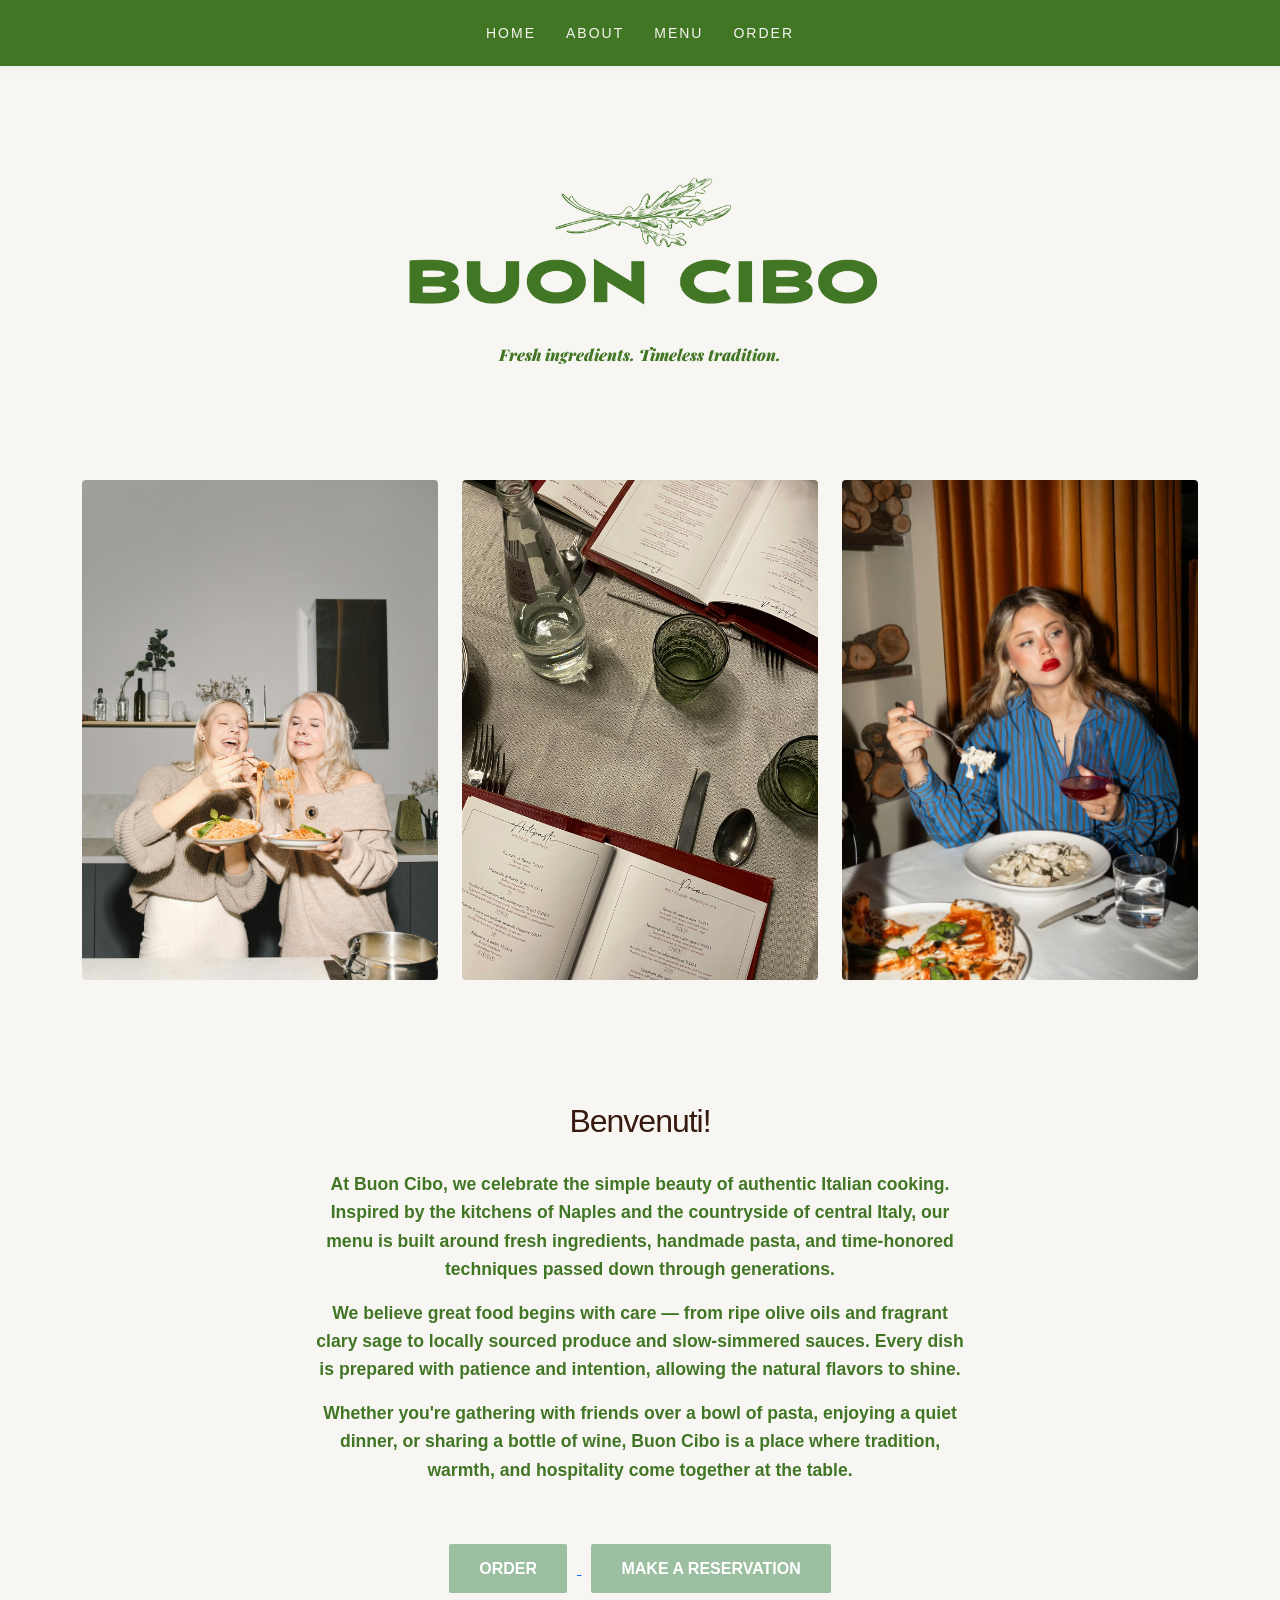
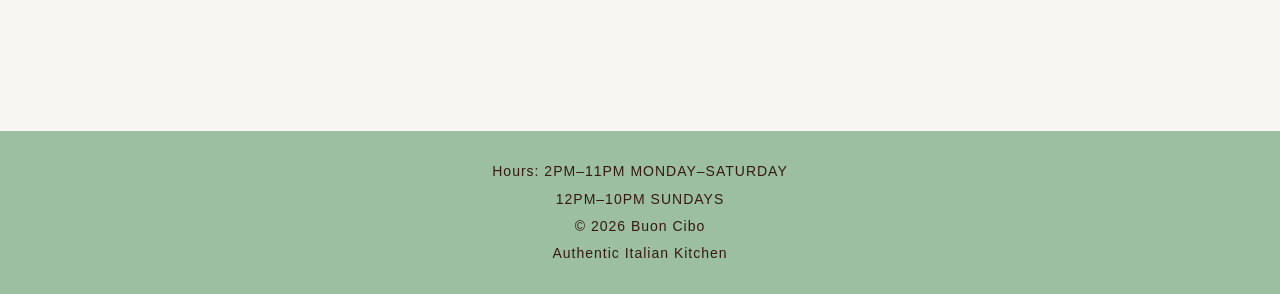
==== index.html @ b3fbcb21 "upload" ====
<!--
Name: Brenda Constantino Madrigal
Class: CS-135
Term Project
-->

<!DOCTYPE html>
<html lang="en">
<head>
<meta charset="UTF-8">
<meta name="viewport" content="width=device-width, initial-scale=1.0">

<title>Buon Cibo | Authentic Italian</title>

<!-- Bootstrap -->
<link href="https://cdn.jsdelivr.net/npm/bootstrap@5.3.2/dist/css/bootstrap.min.css" rel="stylesheet">

<!-- Google Fonts -->
<link href="https://fonts.googleapis.com/css2?family=Playfair+Display:wght@500&family=Inter:wght@300;400&display=swap" rel="stylesheet">

<link rel="stylesheet" href="style.css">
</head>

<body>

<!-- NAVIGATION -->
<nav class="site-nav">

<button class="hamburger" id="hamburger" aria-label="Toggle navigation">
<span></span>
<span></span>
<span></span>
</button>

<ul id="navMenu">
<li><a href="index.html">Home</a></li>
<li><a href="#about">About</a></li>
<li><a href="menu.html">Menu</a></li>
<li><a href="order.html">Order</a></li>
</ul>

</nav>


<main>

<!-- HERO SECTION -->
<section class="hero container text-center py-5">

<h1>
<img src="img/logo_1.png" alt="Buon Cibo Logo">
</h1>

<p class="subtitle">Fresh ingredients. Timeless tradition.</p>

</section>


<!-- IMAGE GRID (12 COLUMN SYSTEM) -->
<section class="container py-4">

<div class="row">

<div class="col-md-4">
<div class="card-img-container">
<img src="img/2.jpg" class="img-fluid" alt="Eating Pasta">
</div>
</div>

<div class="col-md-4">
<div class="card-img-container">
<img src="img/dinnerset.jpg" class="img-fluid" alt="Dinner Set">
</div>
</div>

<div class="col-md-4">
<div class="card-img-container">
<img src="img/model1.png" class="img-fluid" alt="Model eating pasta">
</div>
</div>

</div>

</section>

<section id="about" class="content container py-5">
<div class="row justify-content-center">
<div class="col-md-8 text-center">

<h2 id="theGreeting">Benvenuti!</h2>

<div class="description">

<p>
At Buon Cibo, we celebrate the simple beauty of authentic Italian cooking. 
Inspired by the kitchens of Naples and the countryside of central Italy, our menu is built around fresh ingredients, handmade pasta, and time-honored techniques passed down through generations.
</p>

<p>
We believe great food begins with care — from ripe olive oils and fragrant clary sage to locally sourced produce and slow-simmered sauces. Every dish is prepared with patience and intention, allowing the natural flavors to shine.
</p>

<p>
Whether you're gathering with friends over a bowl of pasta, enjoying a quiet dinner, or sharing a bottle of wine, Buon Cibo is a place where tradition, warmth, and hospitality come together at the table.
</p>

</div>

<div class="actions mt-4">

<a href="order.html">
<button type="button" id="btnGreetMe">Order</button>
<a href="#">
<button type="button" id="btnGreetMe">Make A Reservation</button>
</a>

</div>

</div>
</div>

</section>


<!-- FOOTER -->
<footer class="site-footer text-center py-4">

<p>Hours: 2PM–11PM MONDAY–SATURDAY</p>
<p>12PM–10PM SUNDAYS</p>
<p>© 2026 Buon Cibo</p>
<p>Authentic Italian Kitchen</p>

</footer>

</main>


<!-- Bootstrap JS -->
<script src="https://cdn.jsdelivr.net/npm/bootstrap@5.3.2/dist/js/bootstrap.bundle.min.js"></script>

<script>

const hamburger = document.getElementById("hamburger");
const navMenu = document.getElementById("navMenu");

hamburger.addEventListener("click", () => {
navMenu.classList.toggle("active");
});

</script>

</body>
</html>
---- style.css ----
body {
  background-color: #f8f6f2;
  color: #417625;
  margin: 0;
  padding: 0;
  font-family: Arial, Helvetica, sans-serif;
  line-height: 1.6;
}

footer {
  background-color: #9BBFA0;
  color: #36190F;
  text-align: center;
  padding: 40px 20px;
  margin-top: 50px;
  font-family: "Lato", sans-serif;
  letter-spacing: 1px;
}
footer p {
  margin: 5px 0;
  font-size: 14px;
}
footer a {
  color: #36190F;
  text-decoration: none;
  font-weight: bold;
}
footer a:hover {
  color: #417625;
}

nav {
  background-color: #ffffff;
  box-shadow: 0 2px 10px rgba(0, 0, 0, 0.05);
}
nav ul {
  margin: 0;
  padding: 20px;
  display: flex;
  justify-content: center;
  align-items: center;
  list-style: none;
  background-color: #417625;
}
nav ul li a {
  color: #f8f6f2;
  font-family: "Lato", sans-serif;
  font-size: 14px;
  letter-spacing: 2px;
  text-transform: uppercase;
  text-decoration: none;
  padding: 10px 15px;
  transition: 0.3s;
}
nav ul li a:hover {
  color: #9BBFA0;
}

h1 {
  text-align: center;
  font-size: 64px;
  color: #36190F;
  margin-top: 50px;
  margin-bottom: 5px;
  letter-spacing: -1px;
}
h1 img {
  width: 500px;
  height: 100%;
}

h2 {
  text-align: center;
  color: #36190F;
  margin-top: 50px;
  margin-bottom: 10px;
  letter-spacing: -1px;
}

content {
  text-align: center;
}

.subtitle {
  font-family: "Playfair Display", "Times New Roman", serif;
  text-align: center;
  font-style: italic;
  color: #417625;
  margin-bottom: 40px;
}

.card-img-container {
  width: 100%;
  height: 500px;
}
.card-img-container img {
  width: 100%;
  height: 100%;
  -o-object-fit: cover;
     object-fit: cover;
  -o-object-position: center;
     object-position: center;
  border-radius: 4px;
  margin: 0;
}

.heroshot {
  width: auto;
  height: auto;
}

.description {
  max-width: 700px;
  margin: 0 auto;
  padding: 20px;
  text-align: center;
  font-size: 1.1rem;
}

.actions {
  text-align: center;
  margin: 40px 0;
}

button {
  background-color: #9BBFA0;
  color: #ffffff;
  border: none;
  padding: 12px 30px;
  font-family: inherit;
  font-weight: bold;
  text-transform: uppercase;
  cursor: pointer;
  margin: 0 10px;
  border-radius: 2px;
  transition: background-color 0.3s ease;
}
button:hover {
  background-color: #417625;
}

@media only screen and (max-width: 768px) {
  h1 {
    font-size: 40px;
  }
  nav ul {
    flex-direction: column;
    padding: 10px;
  }
  nav ul li {
    margin: 10px 0;
  }
  img {
    width: 80%;
  }
}
.site-logo {
  display: block;
  margin: 0 auto 10px;
  width: 500px;
  max-width: 100%;
  border: none;
}

.heroshot {
  width: 100%;
  max-width: 800px;
  height: 450px;
  margin: auto;
  overflow: hidden;
  border-radius: 4px;
}
.heroshot img {
  width: 100%;
  height: 100%;
  -o-object-fit: cover;
     object-fit: cover;
  -o-object-position: center;
     object-position: center;
  margin: 0;
  border: none;
  border-radius: 0;
}

.py-5 {
  font-family: Arial, Helvetica, sans-serif;
  font-weight: 900;
}

/* cards */
.cards {
  transition: transform 0.1s ease, box-shadow 0.1s ease;
  box-shadow: 0 4px 10px rgba(0, 0, 0, 0.35);
}

/* hover animation */
.cards:hover {
  transform: translateY(-6px) scale(1.02);
  box-shadow: 0 18px 28px rgba(0, 0, 0, 0.6);
}

.cards img {
  width: 100%;
  height: 560px;
  -o-object-fit: cover;
     object-fit: cover;
  display: block;
}

/* text area */
.cards h2 {
  margin: 0.8rem;
  color: #e0b84c;
}

.cards p {
  margin: 0.8rem;
  color: #cfcfcf;
}

strong {
  font-weight: bold;
  color: #ffcc55;
}

/* hamburger icon (hidden on desktop) */
.hamburger {
  display: none;
  flex-direction: column;
  gap: 5px;
  cursor: pointer;
  padding: 15px;
}
.hamburger span {
  width: 25px;
  height: 3px;
  background-color: #f8f6f2;
  border-radius: 3px;
  display: block;
}

/* MOBILE */
@media only screen and (max-width: 768px) {
  nav {
    position: relative;
    display: flex;
    justify-content: flex-end;
    align-items: center;
  }
  /* show hamburger */
  .hamburger {
    display: flex;
  }
  /* hide nav menu initially */
  nav ul {
    display: none;
    flex-direction: column;
    width: 100%;
    position: absolute;
    top: 100%;
    left: 0;
    background-color: #417625;
    padding: 10px 0;
    text-align: center;
  }
  nav ul li {
    margin: 10px 0;
  }
  /* show menu when active */
  nav ul.active {
    display: flex;
  }
  .hero img {
    max-width: 260px;
    margin-bottom: 10px;
  }
  .subtitle {
    font-style: italic;
    margin-bottom: 30px;
  }
  .card-img-container img {
    width: 100%;
    height: 300px;
    -o-object-fit: cover;
       object-fit: cover;
    border-radius: 6px;
  }
  .site-footer {
    background: #9BBFA0;
    padding: 30px;
  }
}/*# sourceMappingURL=style.css.map */
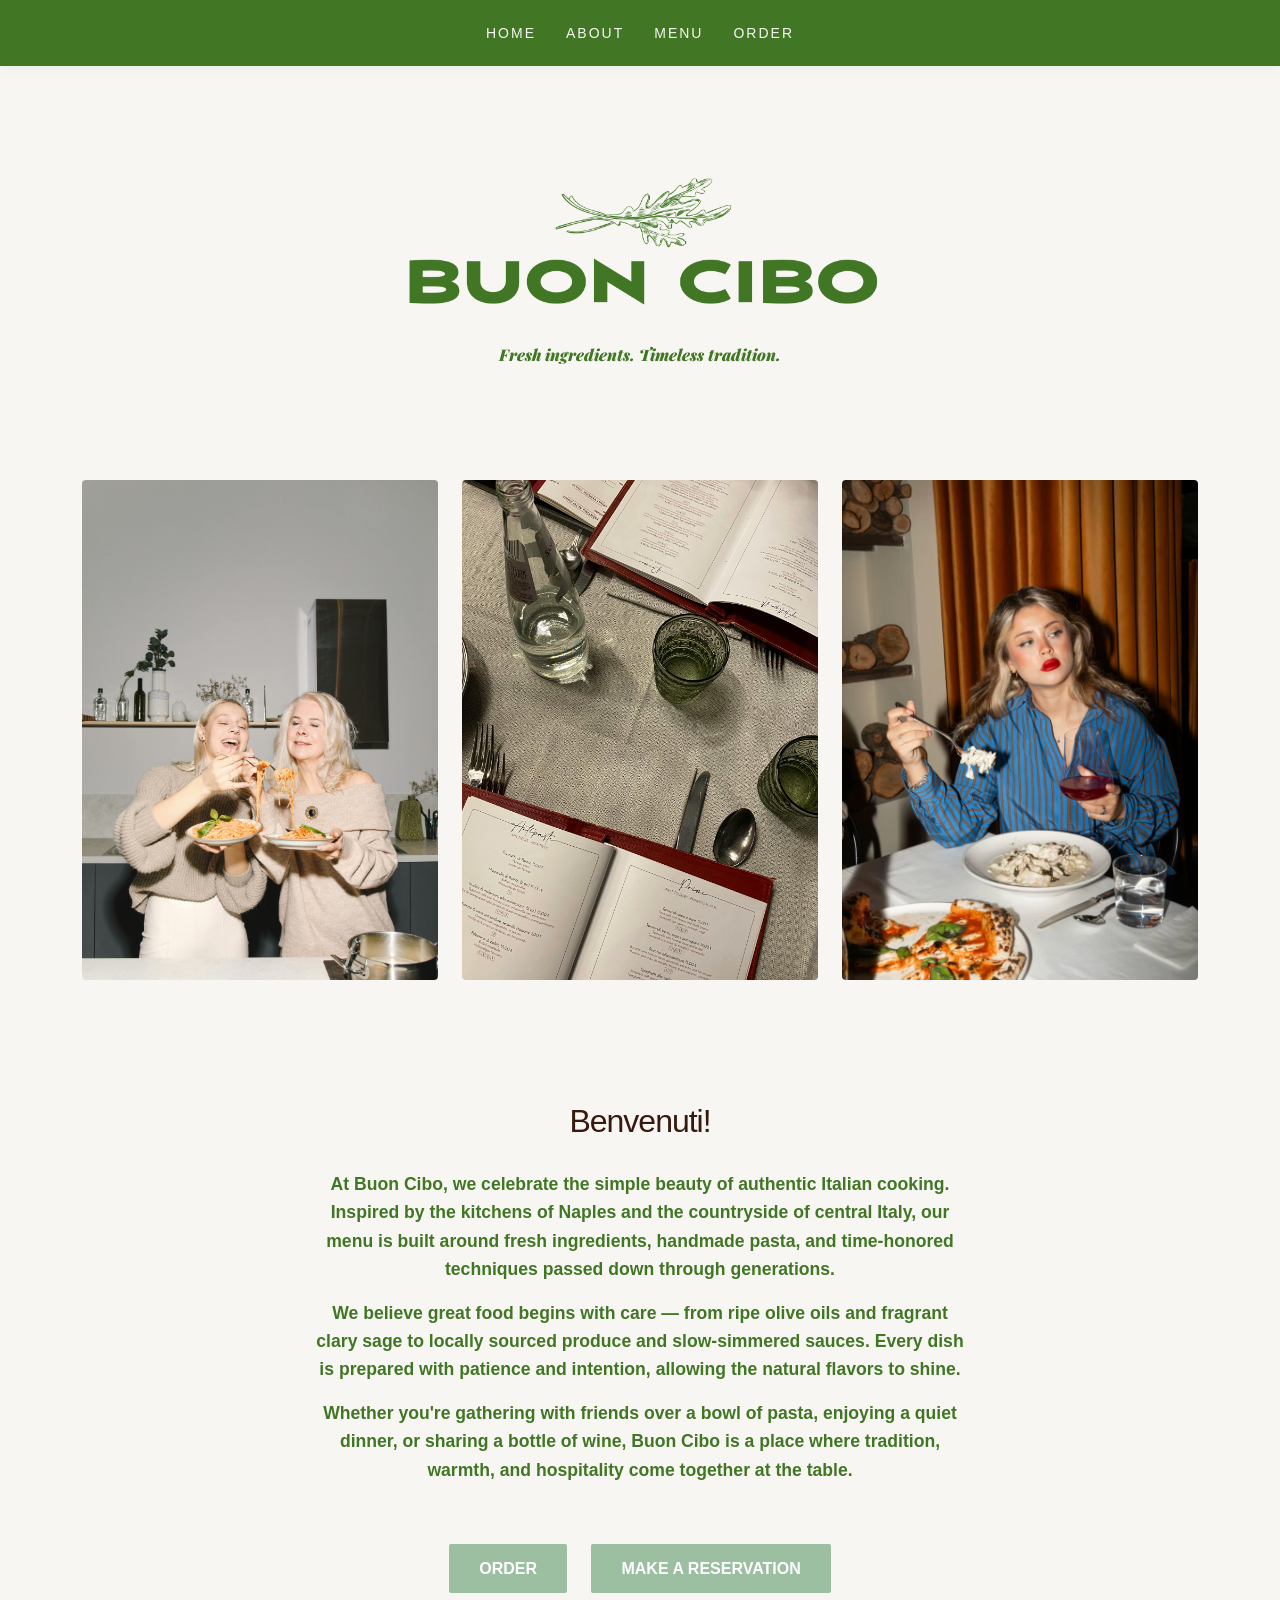
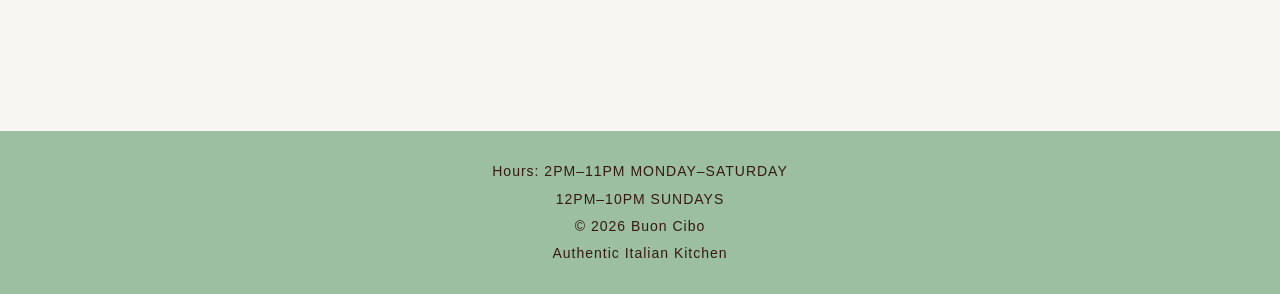
==== commit b22a209c: "updates" ====
--- a/index.html
+++ b/index.html
@@ -109,9 +109,9 @@
 <div class="actions mt-4">
 
 <a href="order.html">
-<button type="button" id="btnGreetMe">Order</button>
+<button type="button" id="btnOrder">Order</button></a>
 <a href="#">
-<button type="button" id="btnGreetMe">Make A Reservation</button>
+<button type="button" id="btnReserve">Make A Reservation</button>
 </a>
 
 </div>
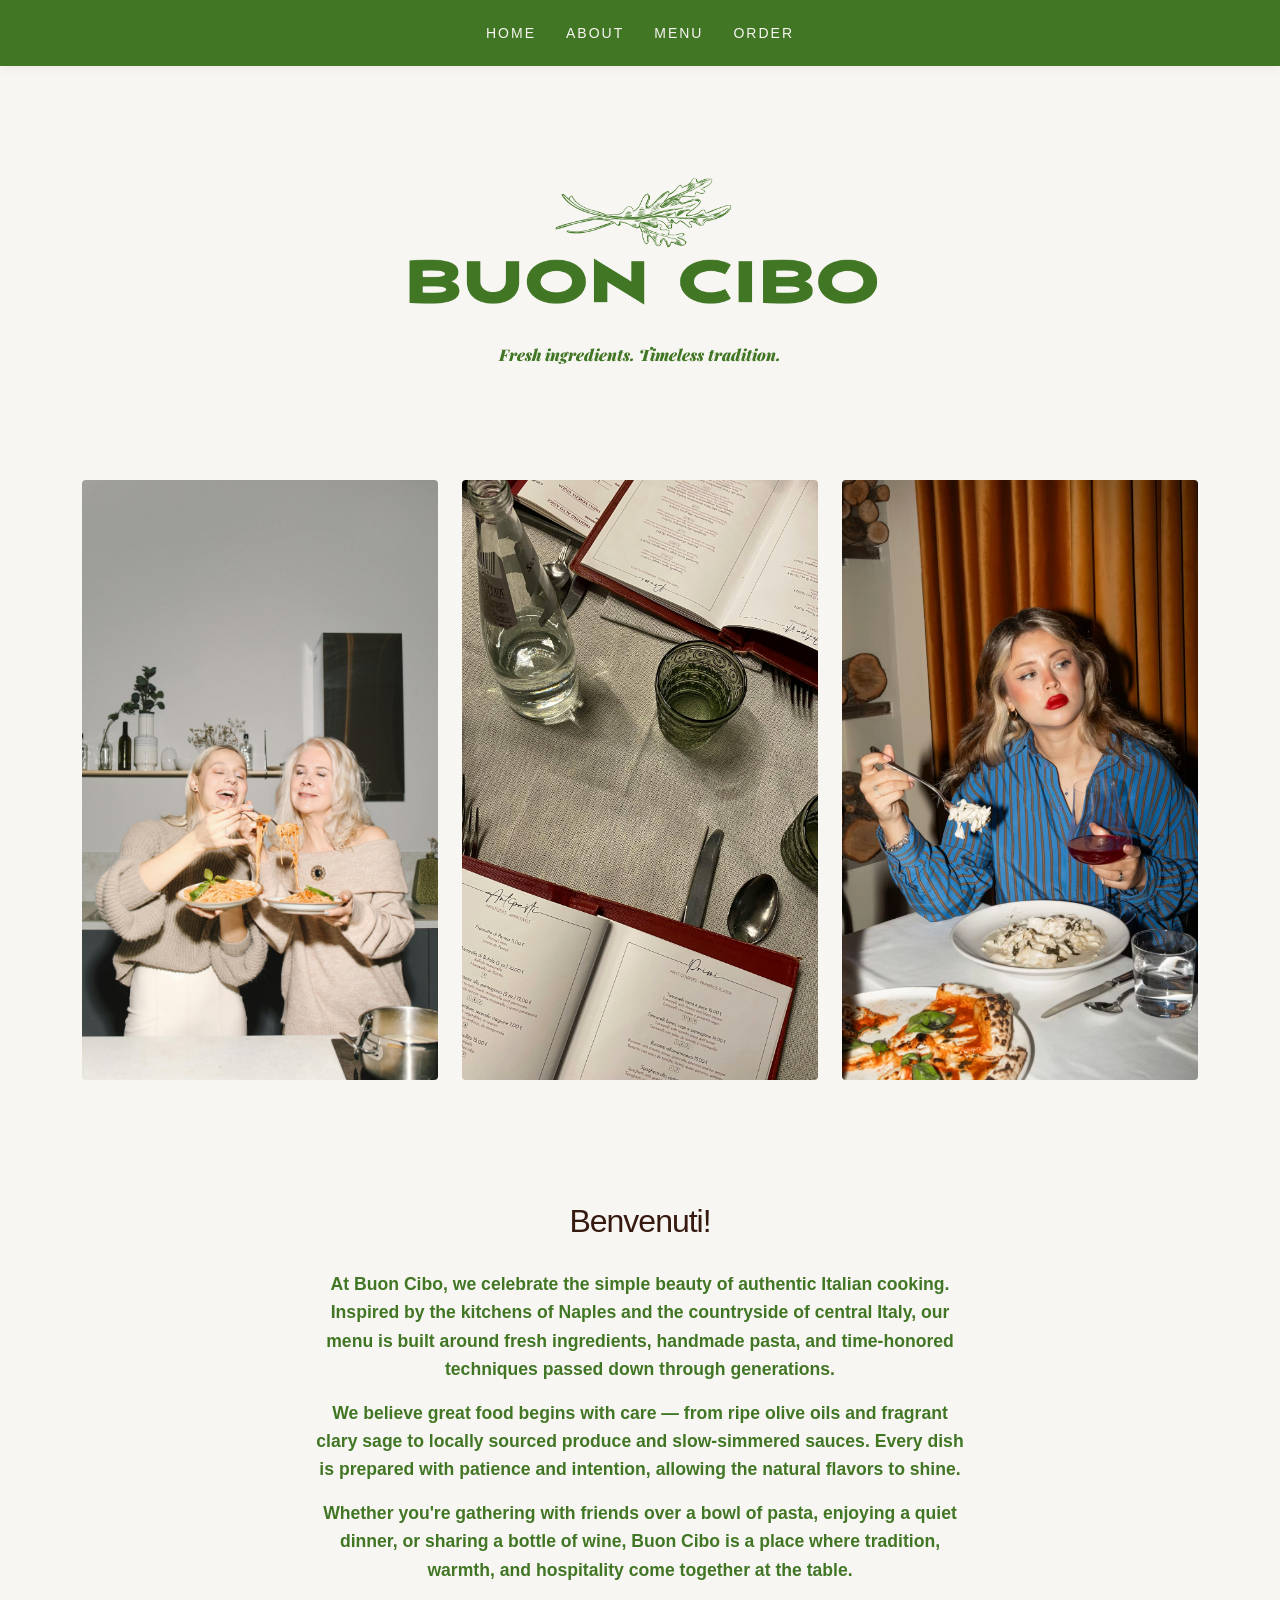
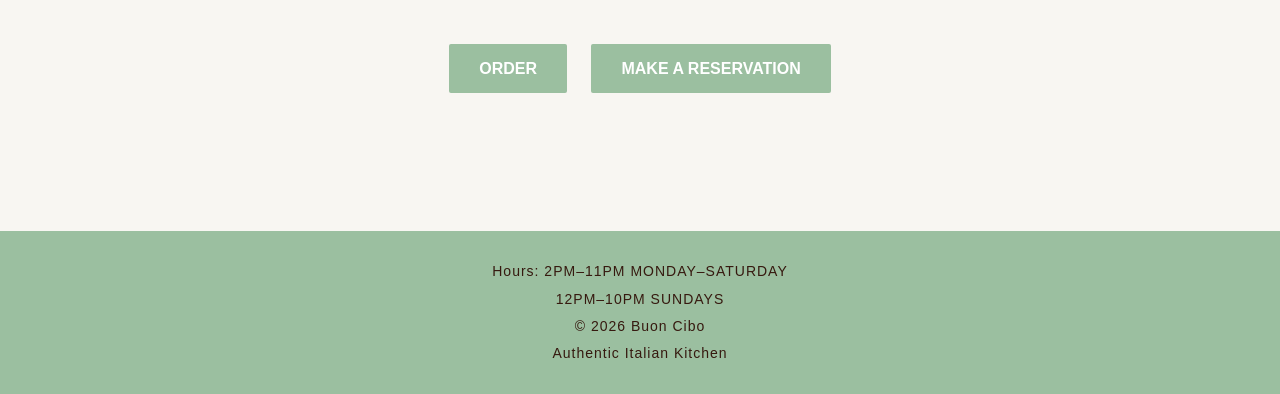
==== commit ce9a7639: "fixed bugs! needed to fix the nav bar this was driving me insane" ====
--- a/index.html
+++ b/index.html
@@ -26,7 +26,7 @@
 <!-- NAVIGATION -->
 <nav class="site-nav">
 
-<button class="hamburger" id="hamburger" aria-label="Toggle navigation">
+<button style= "background: #417625;" class="hamburger" id="hamburger" aria-label="Toggle navigation">
 <span></span>
 <span></span>
 <span></span>
@@ -109,9 +109,9 @@
 <div class="actions mt-4">
 
 <a href="order.html">
-<button type="button" id="btnOrder">Order</button></a>
+<button type="button" id="btnGreetMe">Order</button></a>
 <a href="#">
-<button type="button" id="btnReserve">Make A Reservation</button>
+<button type="button" id="btnGreetMe">Make A Reservation</button>
 </a>
 
 </div>
--- a/style.css
+++ b/style.css
@@ -30,7 +30,7 @@
 }
 
 nav {
-  background-color: #ffffff;
+  background-color: #417625;
   box-shadow: 0 2px 10px rgba(0, 0, 0, 0.05);
 }
 nav ul {
@@ -91,7 +91,7 @@
 
 .card-img-container {
   width: 100%;
-  height: 500px;
+  height: 600px;
 }
 .card-img-container img {
   width: 100%;
@@ -165,7 +165,7 @@
 .heroshot {
   width: 100%;
   max-width: 800px;
-  height: 450px;
+  height: 600px;
   margin: auto;
   overflow: hidden;
   border-radius: 4px;
@@ -188,20 +188,10 @@
 }
 
 /* cards */
-.cards {
-  transition: transform 0.1s ease, box-shadow 0.1s ease;
-  box-shadow: 0 4px 10px rgba(0, 0, 0, 0.35);
-}
-
-/* hover animation */
-.cards:hover {
-  transform: translateY(-6px) scale(1.02);
-  box-shadow: 0 18px 28px rgba(0, 0, 0, 0.6);
-}
 
 .cards img {
   width: 100%;
-  height: 560px;
+  height: 600px;
   -o-object-fit: cover;
      object-fit: cover;
   display: block;
@@ -272,6 +262,7 @@
   }
   .hero img {
     max-width: 260px;
+    max-height: 600px;
     margin-bottom: 10px;
   }
   .subtitle {
@@ -280,7 +271,7 @@
   }
   .card-img-container img {
     width: 100%;
-    height: 300px;
+    height: 600px;
     -o-object-fit: cover;
        object-fit: cover;
     border-radius: 6px;
@@ -289,4 +280,5 @@
     background: #9BBFA0;
     padding: 30px;
   }
-}/*# sourceMappingURL=style.css.map */+}
+/*# sourceMappingURL=style.css.map */
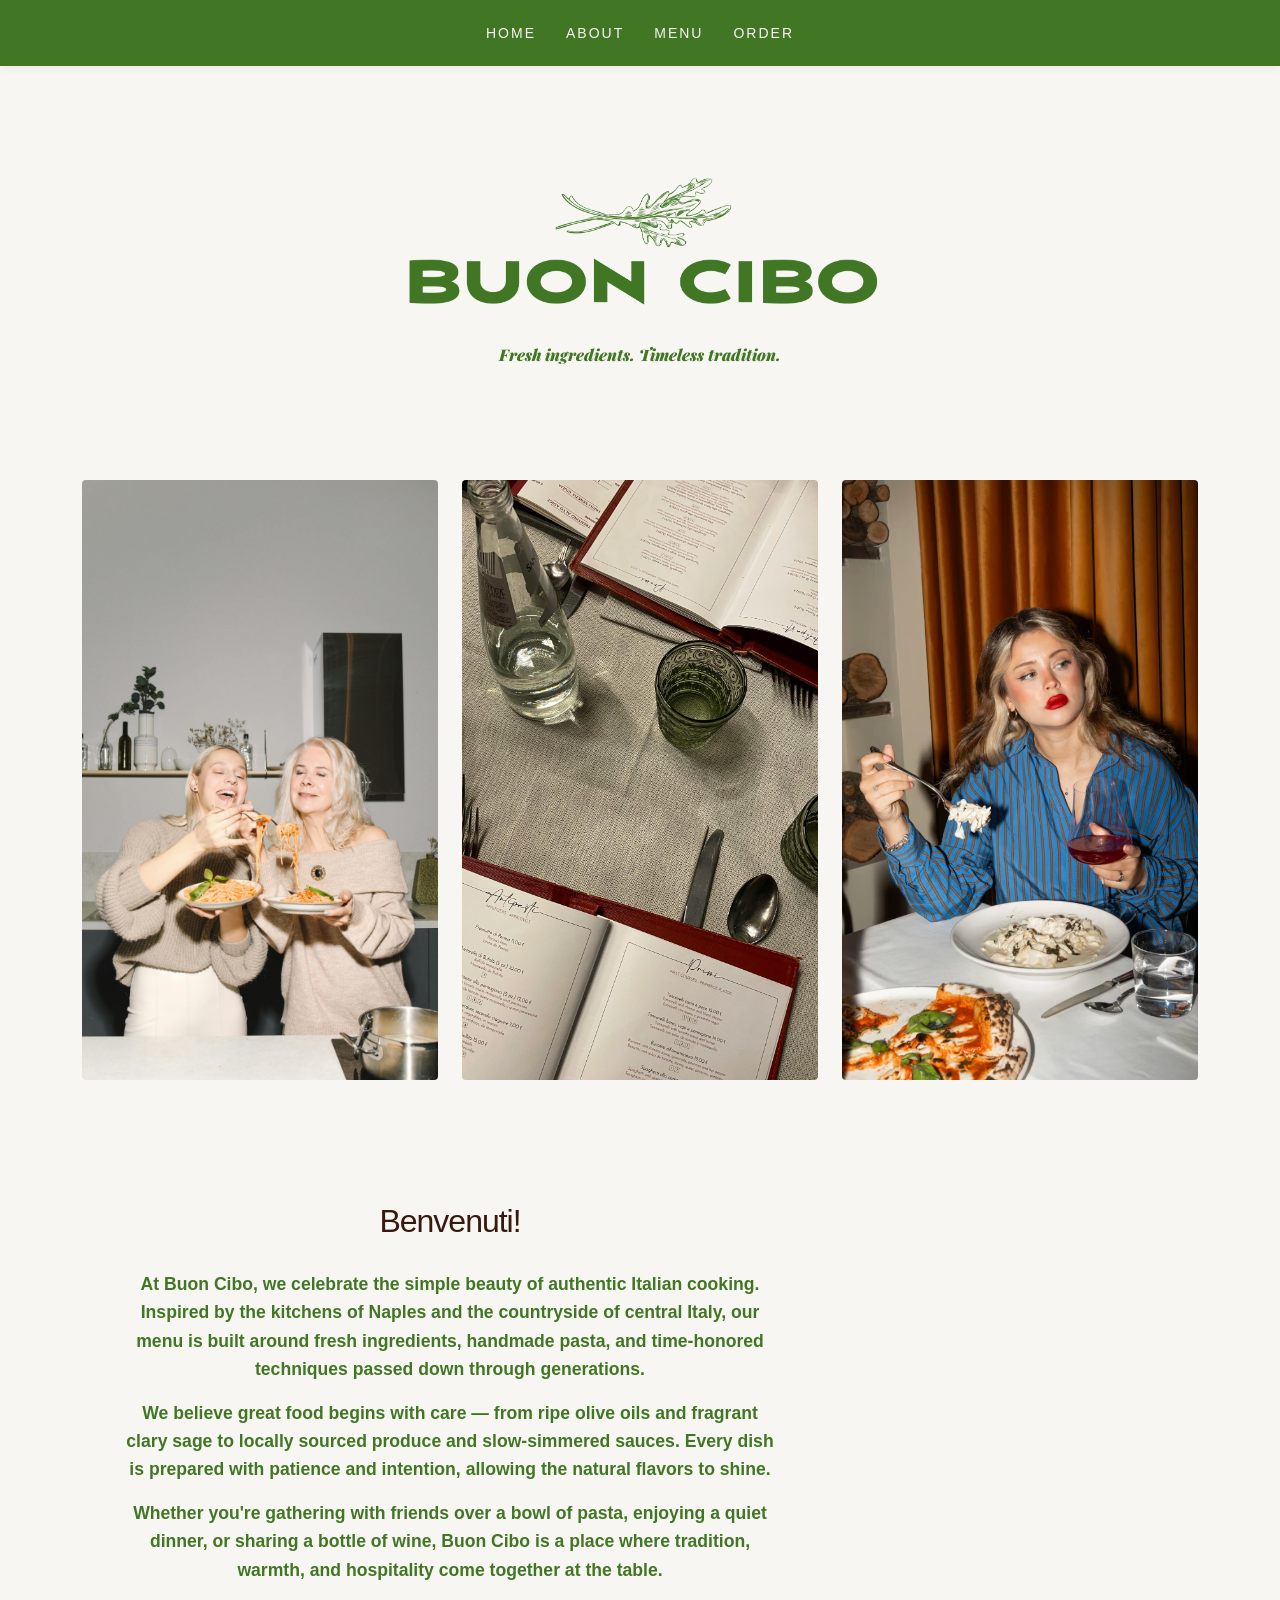
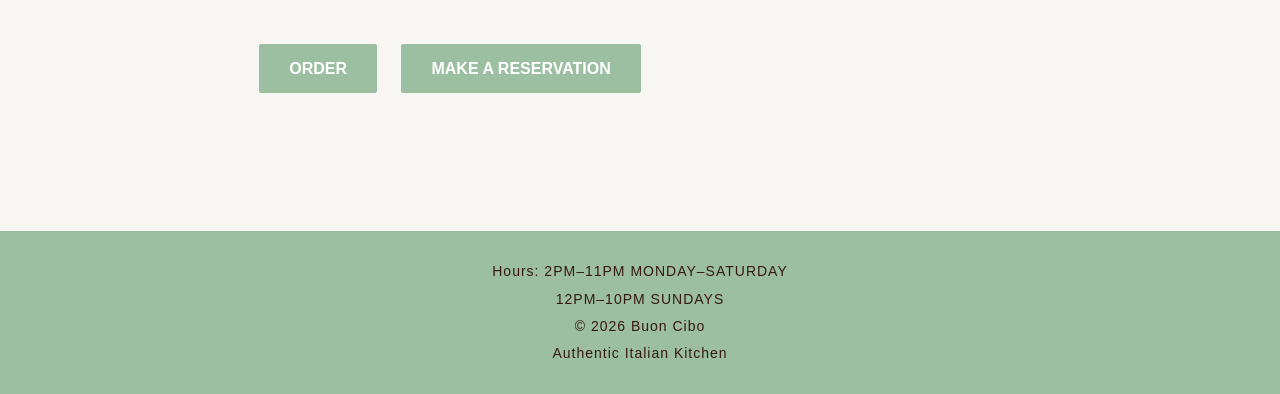
==== commit 020c31bf: "update update" ====
--- a/index.html
+++ b/index.html
@@ -1,6 +1,5 @@
 <!--
 Name: Brenda Constantino Madrigal
-Class: CS-135
 Term Project
 -->
 
@@ -84,7 +83,7 @@
 </section>
 
 <section id="about" class="content container py-5">
-<div class="row justify-content-center">
+<div class="row justify-content-left">
 <div class="col-md-8 text-center">
 
 <h2 id="theGreeting">Benvenuti!</h2>
